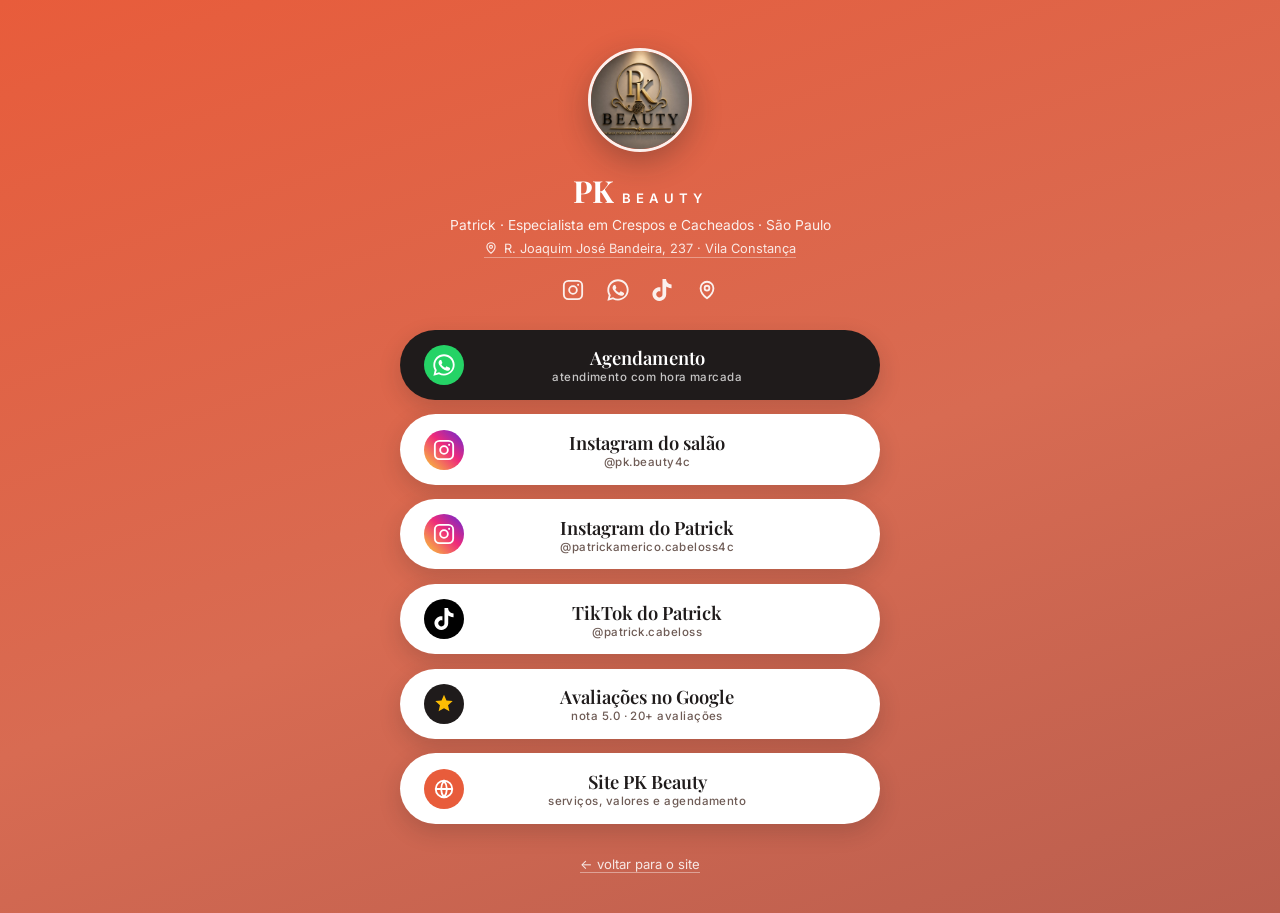
==== linktree/index.html @ 22e2a223 "Move a página de links para linktree/index.html para /linktree funcionar em qualquer hospedagem Co-A" ====
<!DOCTYPE html>
<html lang="pt-BR">
<head>
  <meta charset="UTF-8">
  <meta name="viewport" content="width=device-width, initial-scale=1.0">
  <title>PK Beauty — Links</title>
  <meta name="description" content="Todos os links do PK Beauty em um só lugar: agendamento pelo WhatsApp, Instagram, avaliações no Google e o site completo.">
  <meta property="og:title" content="PK Beauty — Links">
  <meta property="og:description" content="Agende pelo WhatsApp, siga no Instagram e conheça o site do PK Beauty.">
  <meta property="og:type" content="website">
  <link rel="icon" type="image/png" sizes="48x48" href="../assets/favicon.png">
  <link rel="icon" type="image/png" sizes="32x32" href="../assets/favicon-32.png">
  <link rel="apple-touch-icon" href="../assets/apple-touch-icon.png">
  <link rel="preconnect" href="https://fonts.googleapis.com">
  <link rel="preconnect" href="https://fonts.gstatic.com" crossorigin>
  <link href="https://fonts.googleapis.com/css2?family=Playfair+Display:ital,wght@0,500;0,600;0,700;1,500&family=Inter:wght@400;500;600;700&display=swap" rel="stylesheet">
  <style>
    :root {
      --gold: #e85c3b;
      --coral: #d86b52;
      --terracotta: #ba5e4e;
      --cream: #f4e6df;
      --ink: #1f1b1b;
      --serif: "Playfair Display", Georgia, serif;
      --sans: "Inter", -apple-system, "Segoe UI", sans-serif;
    }

    * { margin: 0; padding: 0; box-sizing: border-box; }

    body {
      min-height: 100vh;
      background: linear-gradient(160deg, var(--gold) 0%, var(--coral) 55%, var(--terracotta) 100%);
      font-family: var(--sans);
      color: var(--ink);
      display: flex;
      justify-content: center;
      padding: 3rem 1rem 2.5rem;
    }

    .links-page {
      width: min(480px, 100%);
      display: flex;
      flex-direction: column;
      align-items: center;
      text-align: center;
    }

    .avatar {
      width: 104px;
      height: 104px;
      border-radius: 50%;
      object-fit: cover;
      border: 3px solid rgba(255, 255, 255, 0.9);
      box-shadow: 0 10px 30px rgba(31, 27, 27, 0.3);
    }

    .brand {
      margin-top: 1.1rem;
      display: flex;
      align-items: baseline;
      justify-content: center;
      gap: 0.45rem;
    }
    .brand .monogram { font-family: var(--serif); font-size: 1.9rem; font-weight: 700; color: #fff; }
    .brand .name { font-size: 0.82rem; letter-spacing: 0.38em; color: #fff; font-weight: 600; }

    .tagline {
      margin-top: 0.4rem;
      font-size: 0.86rem;
      color: rgba(255, 255, 255, 0.9);
    }

    .address {
      margin-top: 0.5rem;
      display: inline-flex;
      align-items: center;
      gap: 0.35rem;
      font-size: 0.8rem;
      color: rgba(255, 255, 255, 0.85);
      text-decoration: none;
      border-bottom: 1px solid rgba(255, 255, 255, 0.35);
      padding-bottom: 1px;
      transition: color 0.2s, border-color 0.2s;
    }
    .address:hover { color: #fff; border-color: #fff; }
    .address svg { width: 14px; height: 14px; flex-shrink: 0; }

    .social-row {
      display: flex;
      gap: 1.4rem;
      margin: 1.3rem 0 1.8rem;
    }
    .social-row a {
      color: #fff;
      opacity: 0.9;
      transition: opacity 0.2s, transform 0.2s;
      display: flex;
    }
    .social-row a:hover { opacity: 1; transform: translateY(-2px); }
    .social-row svg { width: 22px; height: 22px; }

    .pill-list {
      width: 100%;
      display: flex;
      flex-direction: column;
      gap: 0.9rem;
    }

    .pill {
      display: flex;
      align-items: center;
      gap: 0.9rem;
      background: #ffffff;
      border-radius: 999px;
      padding: 0.95rem 1.5rem;
      text-decoration: none;
      color: var(--ink);
      box-shadow: 0 8px 22px rgba(31, 27, 27, 0.18);
      transition: transform 0.2s ease, box-shadow 0.2s ease;
    }
    .pill:hover { transform: translateY(-3px); box-shadow: 0 12px 28px rgba(31, 27, 27, 0.25); }

    .pill-icon {
      width: 40px;
      height: 40px;
      border-radius: 50%;
      flex-shrink: 0;
      display: flex;
      align-items: center;
      justify-content: center;
    }
    .pill-icon svg { width: 22px; height: 22px; }
    .pill-icon.whats { background: #25d366; color: #fff; }
    .pill-icon.insta { background: linear-gradient(45deg, #f9ce34, #ee2a7b 55%, #6228d7); color: #fff; }
    .pill-icon.tiktok { background: #010101; color: #fff; }
    .pill-icon.google { background: var(--ink); color: #fbbc04; }
    .pill-icon.site { background: var(--gold); color: #fff; }

    .pill-label {
      flex: 1;
      text-align: center;
      font-family: var(--serif);
      font-size: 1.15rem;
      font-weight: 600;
      /* compensa o círculo do ícone para o texto ficar opticamente centrado */
      margin-right: 40px;
    }
    .pill-label small {
      display: block;
      font-family: var(--sans);
      font-size: 0.72rem;
      font-weight: 500;
      color: #6e5b55;
      letter-spacing: 0.04em;
    }

    .pill-cta {
      background: var(--ink);
      color: #fff;
    }
    .pill-cta .pill-label small { color: rgba(255, 255, 255, 0.75); }

    .back-link {
      margin-top: 2rem;
      color: rgba(255, 255, 255, 0.85);
      font-size: 0.82rem;
      text-decoration: none;
      border-bottom: 1px solid rgba(255, 255, 255, 0.4);
      transition: color 0.2s, border-color 0.2s;
    }
    .back-link:hover { color: #fff; border-color: #fff; }

    @media (prefers-reduced-motion: no-preference) {
      .links-page { animation: rise 0.6s ease both; }
      @keyframes rise {
        from { opacity: 0; transform: translateY(16px); }
        to { opacity: 1; transform: none; }
      }
    }
  </style>
</head>
<body>

  <main class="links-page">
    <img class="avatar" src="../assets/logo.jpg" alt="Logo do PK Beauty">
    <div class="brand">
      <span class="monogram">PK</span>
      <span class="name">BEAUTY</span>
    </div>
    <p class="tagline">Patrick · Especialista em Crespos e Cacheados · São Paulo</p>
    <a class="address" href="https://www.google.com/maps/place/PK.beauty+%2F+Patrick+Especialista/@-23.509186,-46.5026546,17z/data=!3m1!4b1!4m6!3m5!1s0x94ce610077c08e39:0xf38ff911dcfabe33!8m2!3d-23.509186!4d-46.5026546!16s%2Fg%2F11njfc9j4w" target="_blank" rel="noopener">
      <svg viewBox="0 0 24 24" fill="none" stroke="currentColor" stroke-width="2" stroke-linecap="round" stroke-linejoin="round"><path d="M12 21s-7-5.2-7-11a7 7 0 0 1 14 0c0 5.8-7 11-7 11z"/><circle cx="12" cy="10" r="2.6"/></svg>
      R. Joaquim José Bandeira, 237 · Vila Constança
    </a>

    <div class="social-row">
      <a href="https://www.instagram.com/pk.beauty4c/" target="_blank" rel="noopener" aria-label="Instagram do PK Beauty">
        <svg viewBox="0 0 24 24" fill="none" stroke="currentColor" stroke-width="2" stroke-linecap="round" stroke-linejoin="round"><rect x="2" y="2" width="20" height="20" rx="5"/><circle cx="12" cy="12" r="4.2"/><circle cx="17.6" cy="6.4" r="1.1" fill="currentColor" stroke="none"/></svg>
      </a>
      <a href="https://wa.me/5513996081486" target="_blank" rel="noopener" aria-label="WhatsApp do PK Beauty">
        <svg viewBox="0 0 32 32" fill="currentColor"><path d="M16 .5C7.4.5.5 7.4.5 16c0 2.7.7 5.4 2 7.7L.6 31.5l8-2.1c2.3 1.2 4.8 1.9 7.4 1.9 8.6 0 15.5-6.9 15.5-15.5S24.6.5 16 .5zm0 28.3c-2.3 0-4.6-.6-6.6-1.8l-.5-.3-4.7 1.2 1.3-4.6-.3-.5c-1.3-2-2-4.4-2-6.8C3.2 8.9 8.9 3.2 16 3.2S28.8 8.9 28.8 16 23.1 28.8 16 28.8zm7-9.6c-.4-.2-2.3-1.1-2.6-1.2-.4-.1-.6-.2-.9.2-.3.4-1 1.2-1.2 1.5-.2.3-.4.3-.8.1-.4-.2-1.6-.6-3.1-1.9-1.1-1-1.9-2.2-2.1-2.6-.2-.4 0-.6.2-.8.2-.2.4-.4.6-.7.2-.2.3-.4.4-.7.1-.3.1-.5 0-.7-.1-.2-.9-2.1-1.2-2.9-.3-.8-.6-.7-.9-.7h-.8c-.3 0-.7.1-1.1.5-.4.4-1.4 1.4-1.4 3.4s1.5 3.9 1.7 4.2c.2.3 2.9 4.5 7.1 6.3 1 .4 1.8.7 2.4.9 1 .3 1.9.3 2.6.2.8-.1 2.3-1 2.7-1.9.3-.9.3-1.7.2-1.9-.1-.2-.3-.3-.7-.5z"/></svg>
      </a>
      <a href="https://www.tiktok.com/@patrick.cabeloss" target="_blank" rel="noopener" aria-label="TikTok do Patrick">
        <svg viewBox="0 0 24 24" fill="currentColor"><path d="M12.53.02C13.84 0 15.14.01 16.44 0c.08 1.53.63 3.09 1.75 4.17 1.12 1.11 2.7 1.62 4.24 1.79v4.03c-1.44-.05-2.89-.35-4.2-.97-.57-.26-1.1-.59-1.62-.93-.01 2.92.01 5.84-.02 8.75-.08 1.4-.54 2.79-1.35 3.94-1.31 1.92-3.58 3.17-5.91 3.21-1.43.08-2.86-.31-4.08-1.03-2.02-1.19-3.44-3.37-3.65-5.71-.02-.5-.03-1-.01-1.49.18-1.9 1.12-3.72 2.58-4.96 1.66-1.44 3.98-2.13 6.15-1.72.02 1.48-.04 2.96-.04 4.44-.99-.32-2.15-.23-3.02.37-.63.41-1.11 1.04-1.36 1.75-.21.51-.15 1.07-.14 1.61.24 1.64 1.82 3.02 3.5 2.87 1.12-.01 2.19-.66 2.77-1.61.19-.33.4-.67.41-1.06.1-1.79.06-3.57.07-5.36.01-4.03-.01-8.05.02-12.07z"/></svg>
      </a>
      <a href="https://www.google.com/maps/place/PK.beauty+%2F+Patrick+Especialista/@-23.509186,-46.5026546,17z/data=!3m1!4b1!4m6!3m5!1s0x94ce610077c08e39:0xf38ff911dcfabe33!8m2!3d-23.509186!4d-46.5026546!16s%2Fg%2F11njfc9j4w" target="_blank" rel="noopener" aria-label="PK Beauty no Google Maps">
        <svg viewBox="0 0 24 24" fill="none" stroke="currentColor" stroke-width="2" stroke-linecap="round" stroke-linejoin="round"><path d="M12 21s-7-5.2-7-11a7 7 0 0 1 14 0c0 5.8-7 11-7 11z"/><circle cx="12" cy="10" r="2.6"/></svg>
      </a>
    </div>

    <nav class="pill-list" aria-label="Links do PK Beauty">
      <a class="pill pill-cta" href="https://wa.me/5513996081486?text=Ol%C3%A1%2C%20Patrick!%20Quero%20agendar%20um%20hor%C3%A1rio%20no%20PK%20Beauty%20%E2%9C%A8" target="_blank" rel="noopener">
        <span class="pill-icon whats">
          <svg viewBox="0 0 32 32" fill="currentColor"><path d="M16 .5C7.4.5.5 7.4.5 16c0 2.7.7 5.4 2 7.7L.6 31.5l8-2.1c2.3 1.2 4.8 1.9 7.4 1.9 8.6 0 15.5-6.9 15.5-15.5S24.6.5 16 .5zm0 28.3c-2.3 0-4.6-.6-6.6-1.8l-.5-.3-4.7 1.2 1.3-4.6-.3-.5c-1.3-2-2-4.4-2-6.8C3.2 8.9 8.9 3.2 16 3.2S28.8 8.9 28.8 16 23.1 28.8 16 28.8zm7-9.6c-.4-.2-2.3-1.1-2.6-1.2-.4-.1-.6-.2-.9.2-.3.4-1 1.2-1.2 1.5-.2.3-.4.3-.8.1-.4-.2-1.6-.6-3.1-1.9-1.1-1-1.9-2.2-2.1-2.6-.2-.4 0-.6.2-.8.2-.2.4-.4.6-.7.2-.2.3-.4.4-.7.1-.3.1-.5 0-.7-.1-.2-.9-2.1-1.2-2.9-.3-.8-.6-.7-.9-.7h-.8c-.3 0-.7.1-1.1.5-.4.4-1.4 1.4-1.4 3.4s1.5 3.9 1.7 4.2c.2.3 2.9 4.5 7.1 6.3 1 .4 1.8.7 2.4.9 1 .3 1.9.3 2.6.2.8-.1 2.3-1 2.7-1.9.3-.9.3-1.7.2-1.9-.1-.2-.3-.3-.7-.5z"/></svg>
        </span>
        <span class="pill-label">Agendamento<small>atendimento com hora marcada</small></span>
      </a>

      <a class="pill" href="https://www.instagram.com/pk.beauty4c/" target="_blank" rel="noopener">
        <span class="pill-icon insta">
          <svg viewBox="0 0 24 24" fill="none" stroke="currentColor" stroke-width="2" stroke-linecap="round" stroke-linejoin="round"><rect x="2" y="2" width="20" height="20" rx="5"/><circle cx="12" cy="12" r="4.2"/><circle cx="17.6" cy="6.4" r="1.1" fill="currentColor" stroke="none"/></svg>
        </span>
        <span class="pill-label">Instagram do salão<small>@pk.beauty4c</small></span>
      </a>

      <a class="pill" href="https://www.instagram.com/patrickamerico.cabeloss4c/" target="_blank" rel="noopener">
        <span class="pill-icon insta">
          <svg viewBox="0 0 24 24" fill="none" stroke="currentColor" stroke-width="2" stroke-linecap="round" stroke-linejoin="round"><rect x="2" y="2" width="20" height="20" rx="5"/><circle cx="12" cy="12" r="4.2"/><circle cx="17.6" cy="6.4" r="1.1" fill="currentColor" stroke="none"/></svg>
        </span>
        <span class="pill-label">Instagram do Patrick<small>@patrickamerico.cabeloss4c</small></span>
      </a>

      <a class="pill" href="https://www.tiktok.com/@patrick.cabeloss" target="_blank" rel="noopener">
        <span class="pill-icon tiktok">
          <svg viewBox="0 0 24 24" fill="currentColor"><path d="M12.53.02C13.84 0 15.14.01 16.44 0c.08 1.53.63 3.09 1.75 4.17 1.12 1.11 2.7 1.62 4.24 1.79v4.03c-1.44-.05-2.89-.35-4.2-.97-.57-.26-1.1-.59-1.62-.93-.01 2.92.01 5.84-.02 8.75-.08 1.4-.54 2.79-1.35 3.94-1.31 1.92-3.58 3.17-5.91 3.21-1.43.08-2.86-.31-4.08-1.03-2.02-1.19-3.44-3.37-3.65-5.71-.02-.5-.03-1-.01-1.49.18-1.9 1.12-3.72 2.58-4.96 1.66-1.44 3.98-2.13 6.15-1.72.02 1.48-.04 2.96-.04 4.44-.99-.32-2.15-.23-3.02.37-.63.41-1.11 1.04-1.36 1.75-.21.51-.15 1.07-.14 1.61.24 1.64 1.82 3.02 3.5 2.87 1.12-.01 2.19-.66 2.77-1.61.19-.33.4-.67.41-1.06.1-1.79.06-3.57.07-5.36.01-4.03-.01-8.05.02-12.07z"/></svg>
        </span>
        <span class="pill-label">TikTok do Patrick<small>@patrick.cabeloss</small></span>
      </a>

      <a class="pill" href="https://www.google.com/maps/place/PK.beauty+%2F+Patrick+Especialista/@-23.509186,-46.5026546,17z/data=!3m1!4b1!4m6!3m5!1s0x94ce610077c08e39:0xf38ff911dcfabe33!8m2!3d-23.509186!4d-46.5026546!16s%2Fg%2F11njfc9j4w" target="_blank" rel="noopener">
        <span class="pill-icon google">
          <svg viewBox="0 0 24 24" fill="currentColor"><path d="M12 2l2.7 6.2 6.8.6-5.1 4.5 1.5 6.7L12 16.5 6.1 20l1.5-6.7L2.5 8.8l6.8-.6z"/></svg>
        </span>
        <span class="pill-label">Avaliações no Google<small>nota 5.0 · 20+ avaliações</small></span>
      </a>

      <a class="pill" href="../">
        <span class="pill-icon site">
          <svg viewBox="0 0 24 24" fill="none" stroke="currentColor" stroke-width="2" stroke-linecap="round" stroke-linejoin="round"><circle cx="12" cy="12" r="9"/><path d="M3 12h18M12 3a14.5 14.5 0 0 1 0 18M12 3a14.5 14.5 0 0 0 0 18"/></svg>
        </span>
        <span class="pill-label">Site PK Beauty<small>serviços, valores e agendamento</small></span>
      </a>

      <!-- Para adicionar mais links (TikTok, Pinterest, Threads…), copie um bloco .pill
           acima e troque o href, o ícone e o texto. -->
    </nav>

    <a class="back-link" href="../">← voltar para o site</a>
  </main>

</body>
</html>
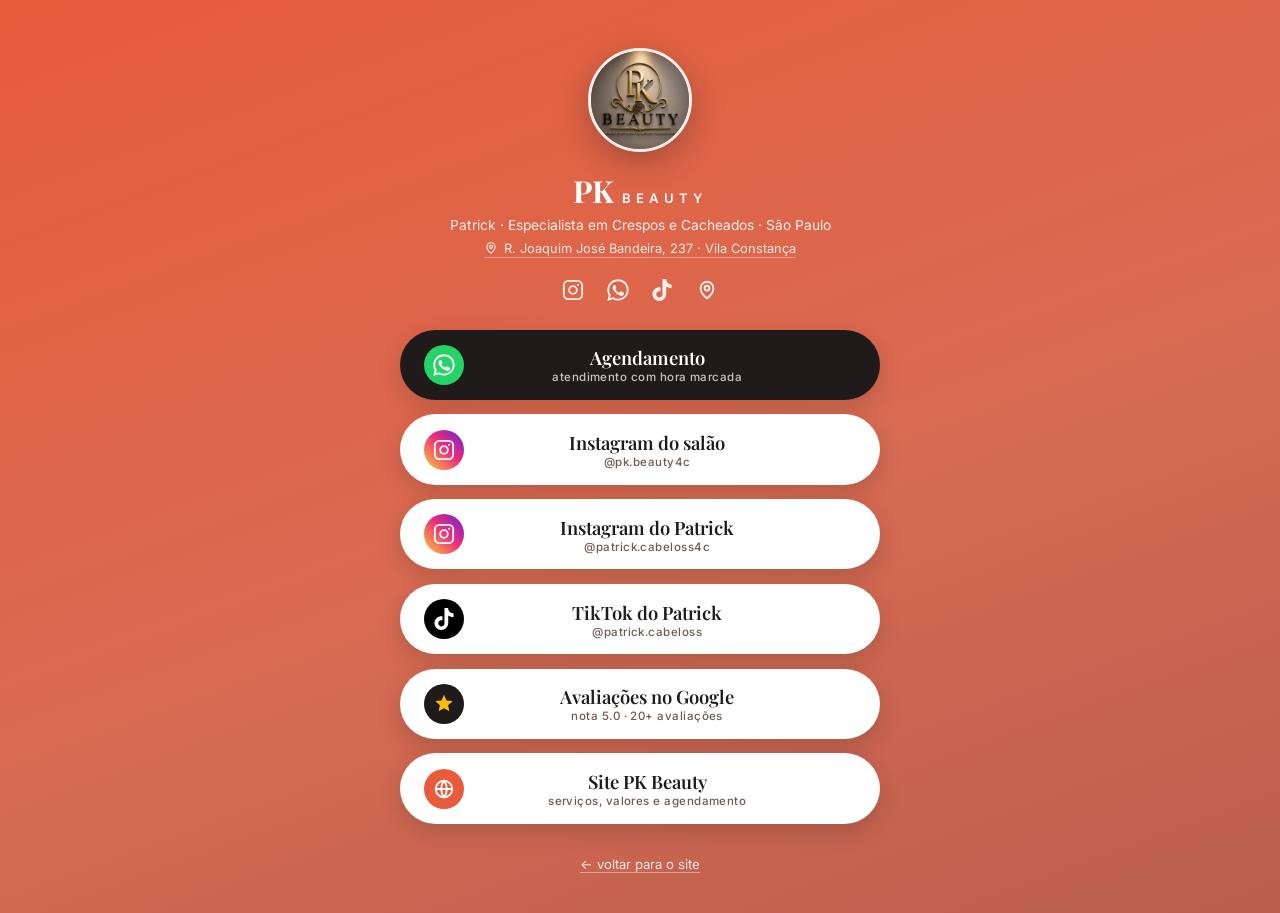
==== commit 32131df0: "Corrige o Instagram do Patrick para @patrick.cabeloss4c Co-Authored-By: Claude Fable 5 <noreply@anth" ====
--- a/linktree/index.html
+++ b/linktree/index.html
@@ -223,11 +223,11 @@
         <span class="pill-label">Instagram do salão<small>@pk.beauty4c</small></span>
       </a>
 
-      <a class="pill" href="https://www.instagram.com/patrickamerico.cabeloss4c/" target="_blank" rel="noopener">
+      <a class="pill" href="https://www.instagram.com/patrick.cabeloss4c/" target="_blank" rel="noopener">
         <span class="pill-icon insta">
           <svg viewBox="0 0 24 24" fill="none" stroke="currentColor" stroke-width="2" stroke-linecap="round" stroke-linejoin="round"><rect x="2" y="2" width="20" height="20" rx="5"/><circle cx="12" cy="12" r="4.2"/><circle cx="17.6" cy="6.4" r="1.1" fill="currentColor" stroke="none"/></svg>
         </span>
-        <span class="pill-label">Instagram do Patrick<small>@patrickamerico.cabeloss4c</small></span>
+        <span class="pill-label">Instagram do Patrick<small>@patrick.cabeloss4c</small></span>
       </a>
 
       <a class="pill" href="https://www.tiktok.com/@patrick.cabeloss" target="_blank" rel="noopener">
